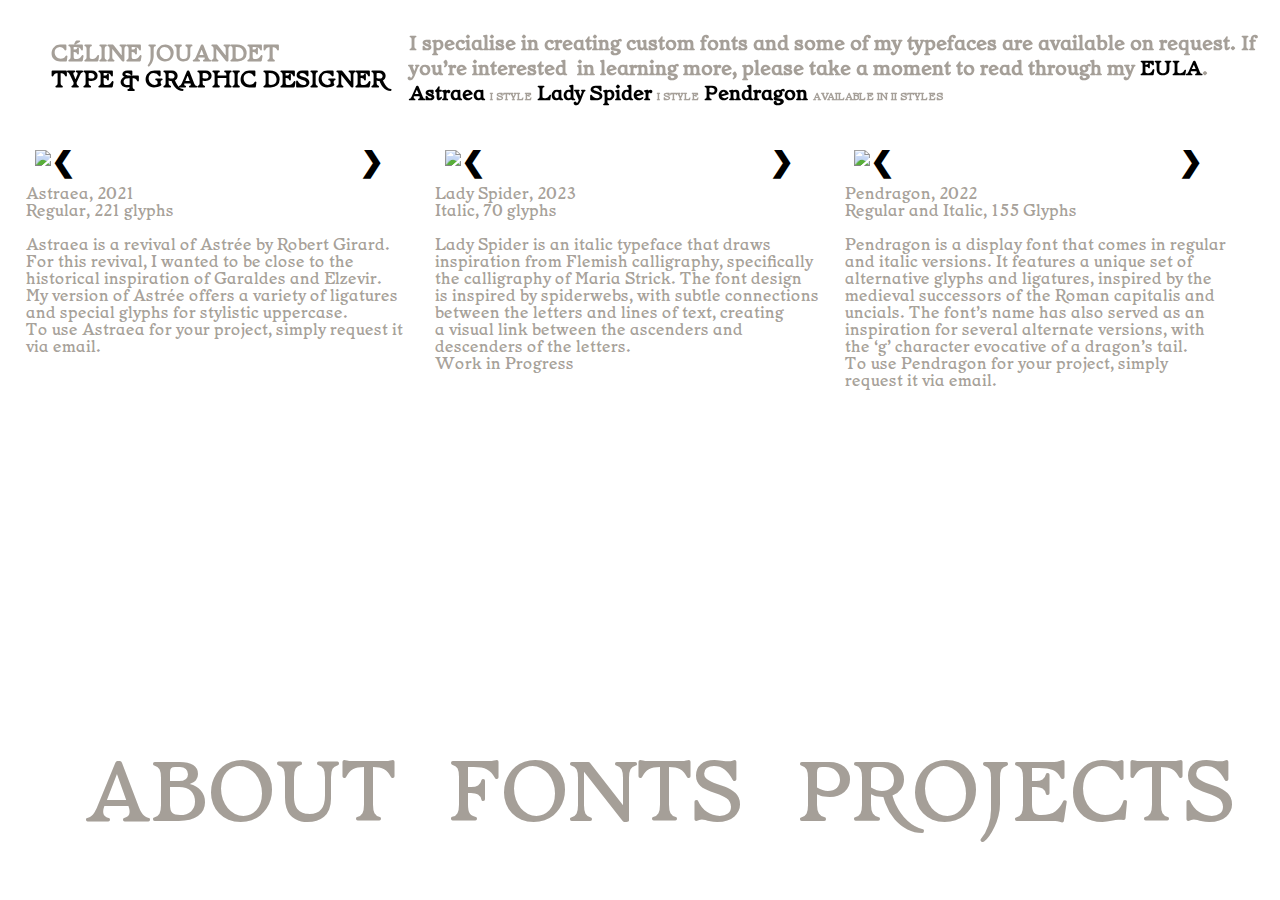
==== fonts.html @ cafc0853 "Add files via upload" ====
<!DOCTYPE html>
<html lang="en">
  <head>
    <meta http-equiv="X-UA-Compatible" content="IE=edge,chrome=1" />
    <meta http-equiv="Content-Type" content="text/html; charset=utf-8" />
    <meta
      name="viewport"
      content="initial-scale=1.0, maximum-scale=1.0, user-scalable=no"
    />

    <meta
      name="description"
      content="Celine Jouandet - Type and graphic designer in Amsterdam_NL"
    />

    <title>Celine Jouandet</title>
    <link rel="stylesheet" href="fonts.css" />

    <script>
      let slideIndex = [1, 1, 1];
      let slideId = ["mySlides1", "mySlides2", "mySlides3"];

      window.onload = (event) => {
        showSlides(1, 0);
        showSlides(1, 1);
        showSlides(1, 2);
      };

      function plusSlides(n, no) {
        showSlides((slideIndex[no] += n), no);
      }

      function showSlides(n, no) {
        let i;
        let x = document.getElementsByClassName(slideId[no]);
        if (n > x.length) {
          slideIndex[no] = 1;
        }
        if (n < 1) {
          slideIndex[no] = x.length;
        }
        for (i = 0; i < x.length; i++) {
          x[i].style.display = "none";
        }
        x[slideIndex[no] - 1].style.display = "block";
      }
    </script>
  </head>

  <body>
    <div class="box">
      <h1>
        CÉLINE JOUANDET
        <br />
        <span style="color: black">TYPE & GRAPHIC DESIGNER</span>
      </h1>

      <div class="info hide-mobile">
        <h3>
          I specialise in creating custom fonts and some of my typefaces are
          available on request. If you’re interested  in learning more, please
          take a moment to read through my <span class="name">EULA</span>.
          <span class="name">Astraea </span><span class="istyle">I style</span>
          <span class="name">Lady Spider</span>
          <span class="istyle">I style</span>
          <span class="name">Pendragon</span>
          <span class="istyle">available in II styles</span>
        </h3>
      </div>
    </div>

    <div class="raw">
      <div class="column">
        <div class="slideshow-container">
          <div class="mySlides1">
            <img src="Astraea/Landscape10.jpg" style="width: 100%" />
          </div>

          <div class="mySlides1 fade">
            <img src="Astraea/Landscape11.jpg" style="width: 100%" />
          </div>

          <div class="mySlides1 fade">
            <img src="Astraea/Portrait4.jpg" style="width: 100%" />
          </div>

          <div class="mySlides1 fade">
            <img src="Astraea/Portrait5.jpg" style="width: 100%" />
          </div>
          <a class="prev" onclick="plusSlides(-1, 0)">❮</a>
          <a class="next" onclick="plusSlides(1, 0)">❯</a>
        </div>

        <p>
          Astraea, 2021 <br />
          Regular, 221 glyphs
          <br />
          <br />

          Astraea is a revival of Astrée by Robert Girard. For this revival, I
          wanted to be close to the historical inspiration of Garaldes and
          Elzevir.<br />
          My version of Astrée offers a variety of ligatures and special glyphs
          for stylistic uppercase. <br />
          To use Astraea for your project, simply request it via email.
        </p>
      </div>

      <div class="column">
        <div class="slideshow-container">
          <div class="mySlides2">
            <img src="LadySpider_Fonts/LadySpider1.jpg" style="width: 100%" />
          </div>

          <div class="mySlides2 fade">
            <img src="LadySpider_Fonts/LadySpider3.jpg" style="width: 100%" />
          </div>

          <a class="prev" onclick="plusSlides(-1,1)">❮</a>
          <a class="next" onclick="plusSlides(1,1)">❯</a>
        </div>

        <p>
          Lady Spider, 2023<br />
          Italic, 70 glyphs <br /><br />

          Lady Spider is an italic typeface that draws inspiration from Flemish
          calligraphy, specifically <br />the calligraphy of Maria Strick. The
          font design <br />is inspired by spiderwebs, with subtle connections
          between the letters and lines of text, creating <br />a visual link
          between the ascenders and descenders of the letters.
          <br />
          Work in Progress
        </p>
      </div>

      <div class="column">
        <div class="slideshow-container">
          <div class="mySlides3">
            <img src="Font-pendragon/PFont02.jpg" style="width: 100%" />
          </div>
          <div class="mySlides3 fade">
            <img src="Font-pendragon/PFont03.jpg" style="width: 100%" />
          </div>

          <div class="mySlides3 fade">
            <img src="Font-pendragon/PFont04.jpg" style="width: 100%" />
          </div>

          <div class="mySlides3 fade">
            <img src="Font-pendragon/PFont05.jpg" style="width: 100%" />
          </div>
          <div class="mySlides3 fade">
            <img src="Font-pendragon/PFont06.jpg" style="width: 100%" />
          </div>
          <a class="prev" onclick="plusSlides(-1,2)">❮</a>
          <a class="next" onclick="plusSlides(1,2)">❯</a>
        </div>
        <p>
          Pendragon, 2022<br />
          Regular and Italic, 155 Glyphs <br /><br />

          Pendragon is a display font that comes in regular and italic versions.
          It features a unique set of alternative glyphs and ligatures, inspired
          by the medieval successors of the Roman capitalis and uncials. The
          font’s name has also served as an inspiration for several alternate
          versions, with the ‘g’ character evocative of a dragon’s tail.
          <br />
          To use Pendragon for your project, simply request it via email.
        </p>
      </div>
    </div>

    <div class="info hide-desktop">
      <h3>
        I specialise in creating custom fonts and some of my typefaces are
        available on request. If you’re interested  in learning more, please
        take a moment to read through my <span class="name">EULA</span>.
        <span class="name">Astraea </span><span class="istyle">I style</span>
        <span class="name">Lady Spider</span>
        <span class="istyle">I style</span>
        <span class="name">Pendragon</span>
        <span class="istyle">available in II styles</span>
      </h3>
    </div>

    <hr class="line" />
    <div class="info hide-desktop">
      <h3>
        c .jouandet@gmail.com<br /> + 33 7 82 42 78 00<br />
        AMSTERDAM<br />
        My latest via Instagram <br />
        or LinkedIn <br />
        or Behance <br />
        or Newsletter<br />
      </h3>
    </div>

    <hr class="line" />

    <div class="info hide-desktop">
      <h3>
        Colophon<br />
        This website is using Pendragon <br />Typeface and was developed by
        <br />Eloïse Dieutegard<br />
        Copyright 2023, Céline Jouandet <br />& Eloïse Dieutegard. <br /> All
        rights reserved.<br />
      </h3>
    </div>

    <footer>
      <nav class="bottom">
        <ul>
          <li><a class="menu" href="about.html">ABOUT</a></li>
          <li><a class="menu" href="fonts.html">FONTS</a></li>
          <li><a class="menu" href="projects.html">PROJECTS</a></li>
        </ul>
      </nav>
    </footer>
  </body>
</html>
---- fonts.css ----
html {
  background-attachment: fixed;
}
*,
*:before,
*:after {
  box-sizing: border-box;
}

body {
  margin: 0;
}
@font-face {
  font-family: "Pendragon";
  src: url("[data-uri]")
      format("woff2"),
    url("[data-uri]")
      format("woff");
  font-weight: normal;
  font-style: normal;
  font-display: swap;
}

body::-webkit-scrollbar {
  display: none;
}
li {
  list-style: none;
}

h1 {
  position: fixed;
  width: 342px;
  height: 102px;
  left: 4%;
  top: 3%;
  color: rgba(148, 141, 132, 0.84);
  font-family: "Pendragon";
  font-style: normal;
  font-size: 22px;
}

h3 {
  max-width: 850px;
  font-family: "Pendragon";
  font-style: normal;
  font-size: 20px;
  color: rgba(148, 141, 132, 0.84);
  line-height: 125%;
}
.name {
  color: black;
}

.istyle {
  font-size: 10px;
  text-transform: uppercase;
}

.info {
  position: fixed;
  width: 100%;
  height: 83px;
  left: 25px;
  margin-top: 1%;
  color: rgba(148, 141, 132, 0.84);
  font-family: "Pendragon";
  font-style: normal;
  font-weight: 400;
  font-size: 13px;
  line-height: 17px;
  margin-left: 30%;
  top: 0;
}

.raw {
  margin-top: 150px;
  width: 100%;
  position: relative;
  overflow: hidden;
}
.column {
  float: left;
  width: 30%;
  position: inherit;
  margin-left: 2%;
  font-family: "Pendragon";
  color: rgba(148, 141, 132, 0.84);
  line-height: 17px;
  font-size: 16px;
}

/* Slideshow container */
.slideshow-container {
  max-width: 95%;
  position: relative;
  margin: auto;
  /* margin-top: 40%; */
}

h2 {
  font-family: "Pendragon";
  font-style: normal;
  font-size: 22px;
  line-height: 180%;
  position: relative;
  top: 40%;
  left: 50%;
  margin-top: -50px;
  margin-left: -100px;
  color: rgba(148, 141, 132, 0.84);
}

.bottom {
  position: fixed;
  grid-template-columns: 1fr 1fr;
  padding: var(--main-padding);

  width: 100%;
  top: 77%;
  align-items: baseline;
  text-align: center;
}

nav.bottom ul li,
nav.filtering ul li {
  display: inline-block;
}

nav.filtering ul {
  text-align: center;
}

nav.bottom ul li:hover a,
nav.filtering ul li:hover a,
nav.bottom ul li.active,
nav.filtering ul li.active {
  transition: 0s;
  color: black;
}

a.menu {
  text-decoration: none;
  padding: 25px;
  width: 100%;
  height: 138px;
  font-family: "Pendragon";
  font-style: normal;
  font-weight: 400;
  font-size: 80px;
  line-height: 182px;
  text-align: center;
  text-transform: uppercase;
  color: rgba(148, 141, 132, 0.84);
}

/* Next & previous buttons */
.prev,
.next {
  cursor: pointer;
  position: absolute;
  top: 50%;
  width: auto;
  padding: 16px;
  margin-top: -22px;
  color: black;
  font-weight: bold;
  font-size: 30px;
  transition: 0.9s ease;
  border-radius: 0 3px 3px 0;
  user-select: none;
}

/* Position the "next button" to the right */
.next {
  right: 0;
  border-radius: 3px 0 0 3px;
}

/* On smaller screens, decrease text size */
@media only screen and (max-width: 300px) {
  .prev,
  .next,
  .text {
    font-size: 11px;
  }
}

/* mobile */
@media only screen and (max-width: 600px) {
  .hide-mobile {
    display: none !important;
  }

  body {
    margin: 0;
  }

  .info {
    text-align: center;
    max-width: 100%;
    left: auto;
    top: auto;
    position: relative;
    margin: 0;
  }
  .box {
    width: 100%;
  }

  h3 {
    font-size: 11px;
  }

  .bottom {
    position: absolute;
    top: 3%;
    margin-left: -5%;
  }

  a.menu {
    margin-top: 1%;
    font-size: 16px;
    padding: 8px;
  }

  h1 {
    position: absolute;
    font-size: 19px;
    text-align: center;
  }
  p {
    text-align: center;
    font-size: 11px;
  }
  .block-1-p {
    font-size: 20px;
    left: 47%;
    top: 38%;
  }

  .info-bottom {
    bottom: 4%;
    position: fixed;
    font-family: "Pendragon";
    font-style: normal;
    font-size: 13px;
    left: 33%;
  }

  .line {
    margin-top: 26px;
  }

  .column {
    width: 100%;
    margin-bottom: 20px;
    margin-left: 0;
    padding: 5px;
  }
}

/* desktop */
@media only screen and (min-width: 1000px) {
  .hide-desktop {
    display: none;
  }
  .line {
    display: none;
  }
}
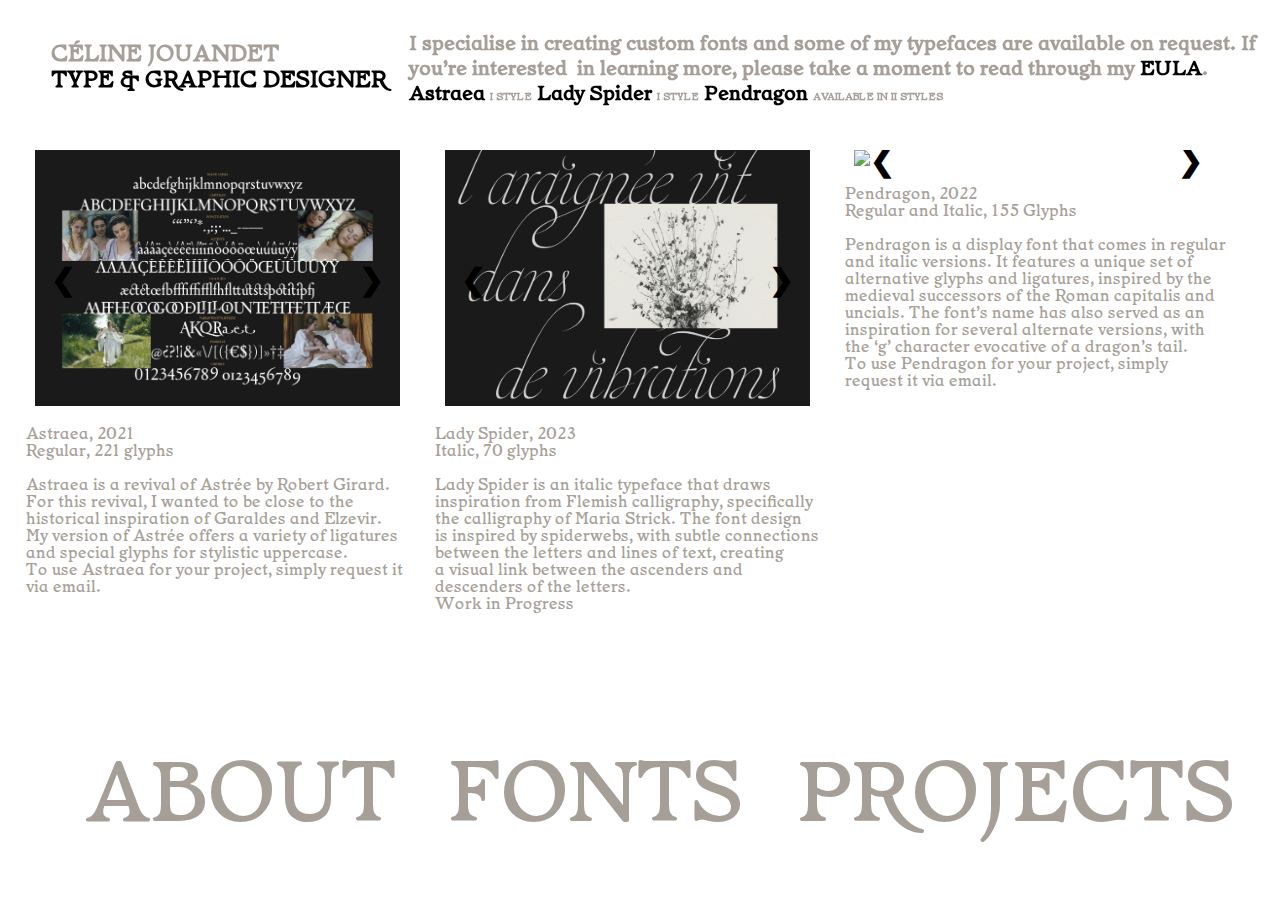
==== commit 0bba0418: "Update fonts.html" ====
--- a/fonts.html
+++ b/fonts.html
@@ -74,19 +74,19 @@
       <div class="column">
         <div class="slideshow-container">
           <div class="mySlides1">
-            <img src="Astraea/Landscape10.jpg" style="width: 100%" />
+            <img src="Astraea/Font/Astraea01.jpg" style="width: 100%" />
           </div>
 
           <div class="mySlides1 fade">
-            <img src="Astraea/Landscape11.jpg" style="width: 100%" />
+            <img src="Astraea/Font/Astraea02.jpg" style="width: 100%" />
           </div>
 
           <div class="mySlides1 fade">
-            <img src="Astraea/Portrait4.jpg" style="width: 100%" />
+            <img src="Astraea/Font/Astraea03.jpg" style="width: 100%" />
           </div>
 
           <div class="mySlides1 fade">
-            <img src="Astraea/Portrait5.jpg" style="width: 100%" />
+            <img src="Astraea/Font/Astraea04.jpg" style="width: 100%" />
           </div>
           <a class="prev" onclick="plusSlides(-1, 0)">❮</a>
           <a class="next" onclick="plusSlides(1, 0)">❯</a>
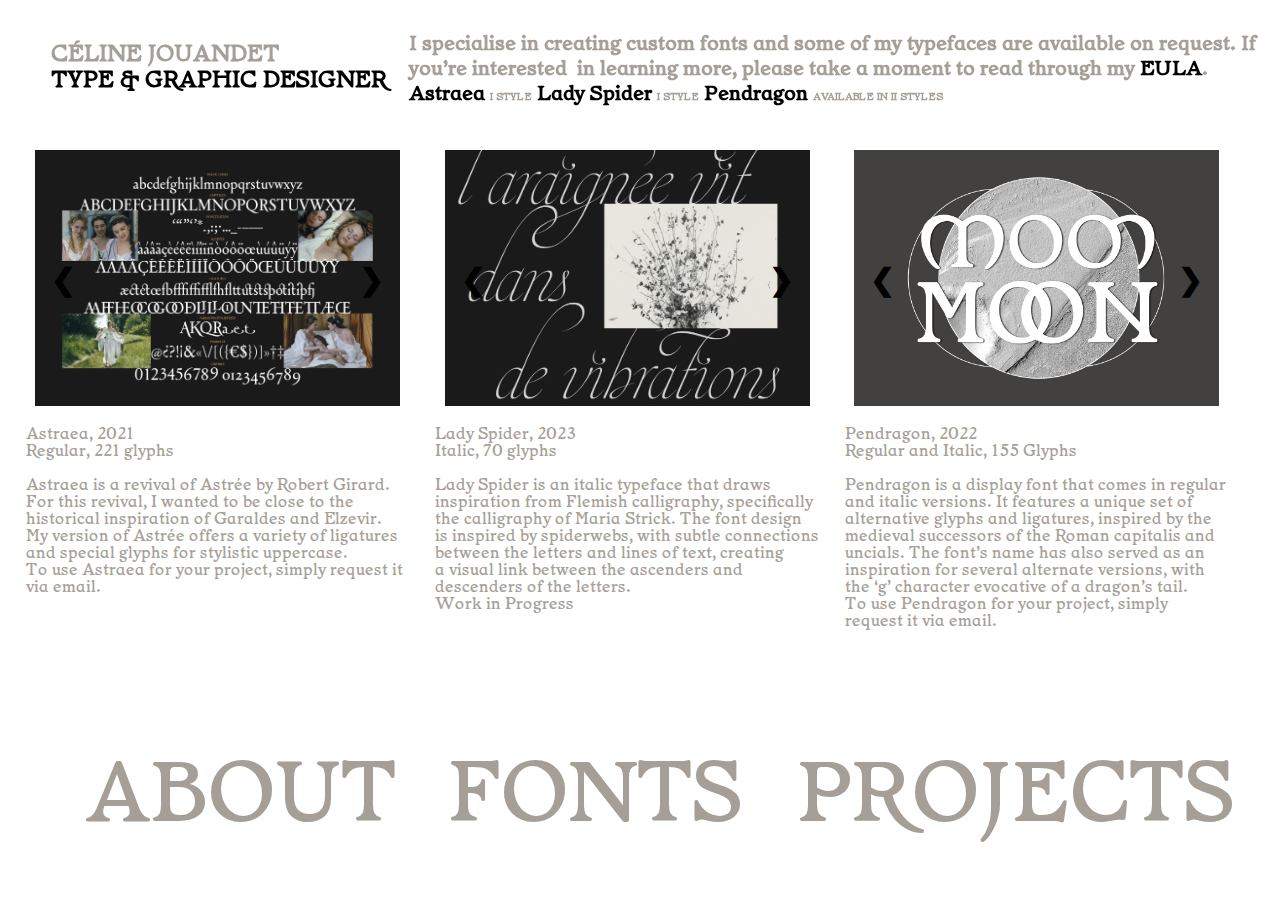
==== commit 72957696: "Update fonts.html" ====
--- a/fonts.html
+++ b/fonts.html
@@ -138,21 +138,21 @@
       <div class="column">
         <div class="slideshow-container">
           <div class="mySlides3">
-            <img src="Font-pendragon/PFont02.jpg" style="width: 100%" />
-          </div>
-          <div class="mySlides3 fade">
-            <img src="Font-pendragon/PFont03.jpg" style="width: 100%" />
-          </div>
-
-          <div class="mySlides3 fade">
-            <img src="Font-pendragon/PFont04.jpg" style="width: 100%" />
-          </div>
-
-          <div class="mySlides3 fade">
-            <img src="Font-pendragon/PFont05.jpg" style="width: 100%" />
-          </div>
-          <div class="mySlides3 fade">
-            <img src="Font-pendragon/PFont06.jpg" style="width: 100%" />
+            <img src="Pendragon/Font/PFont02.jpg" style="width: 100%" />
+          </div>
+          <div class="mySlides3 fade">
+            <img src="Pendragon/Font/PFont03.jpg" style="width: 100%" />
+          </div>
+
+          <div class="mySlides3 fade">
+            <img src="Pendragon/Font/PFont04.jpg" style="width: 100%" />
+          </div>
+
+          <div class="mySlides3 fade">
+            <img src="Pendragon/Font/PFont05.jpg" style="width: 100%" />
+          </div>
+          <div class="mySlides3 fade">
+            <img src="Pendragon/Font/PFont06.jpg" style="width: 100%" />
           </div>
           <a class="prev" onclick="plusSlides(-1,2)">❮</a>
           <a class="next" onclick="plusSlides(1,2)">❯</a>
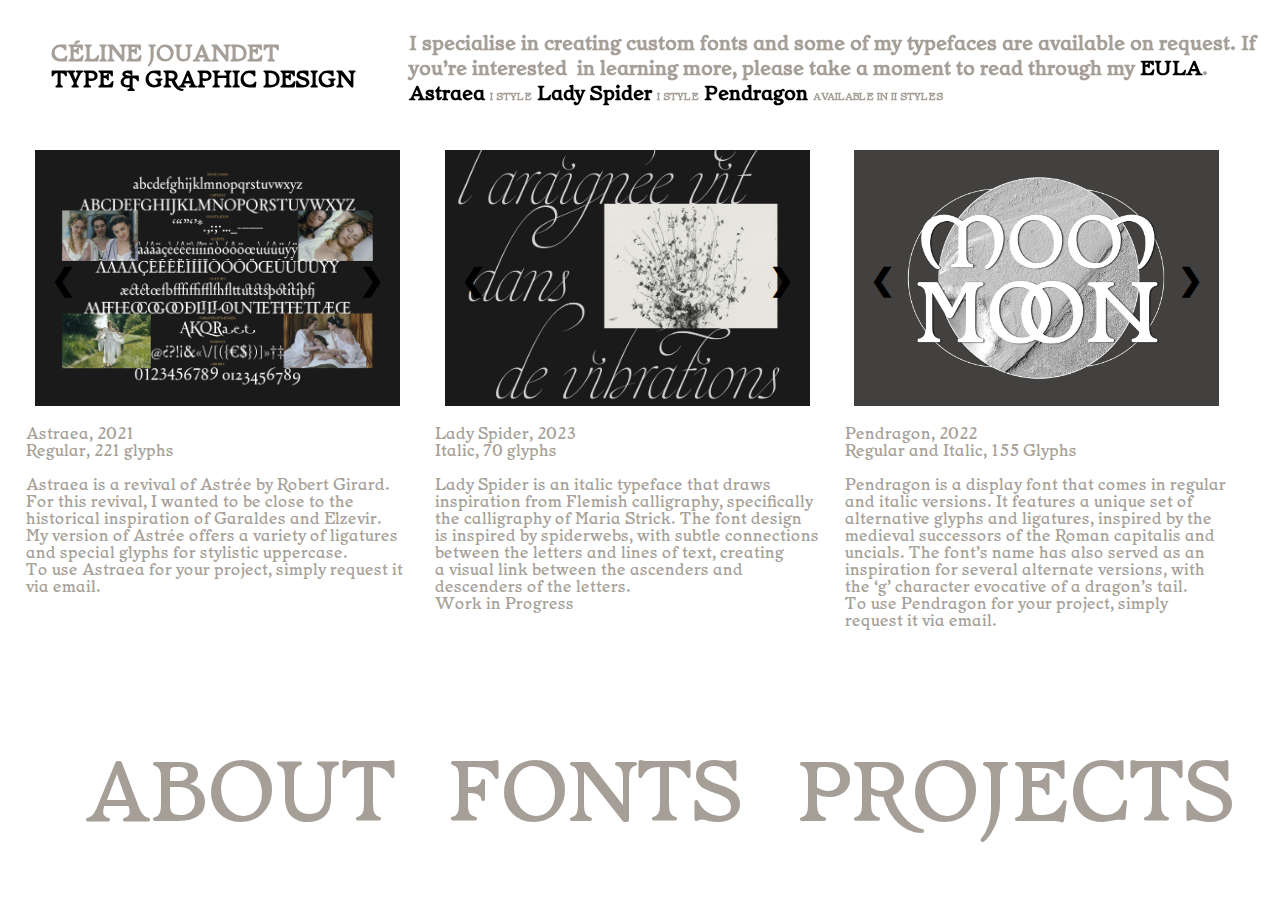
==== commit 9bc06cf9: "Update fonts.html" ====
--- a/fonts.html
+++ b/fonts.html
@@ -52,7 +52,7 @@
       <h1>
         CÉLINE JOUANDET
         <br />
-        <span style="color: black">TYPE & GRAPHIC DESIGNER</span>
+        <span style="color: black">TYPE & GRAPHIC DESIGN</span>
       </h1>
 
       <div class="info hide-mobile">
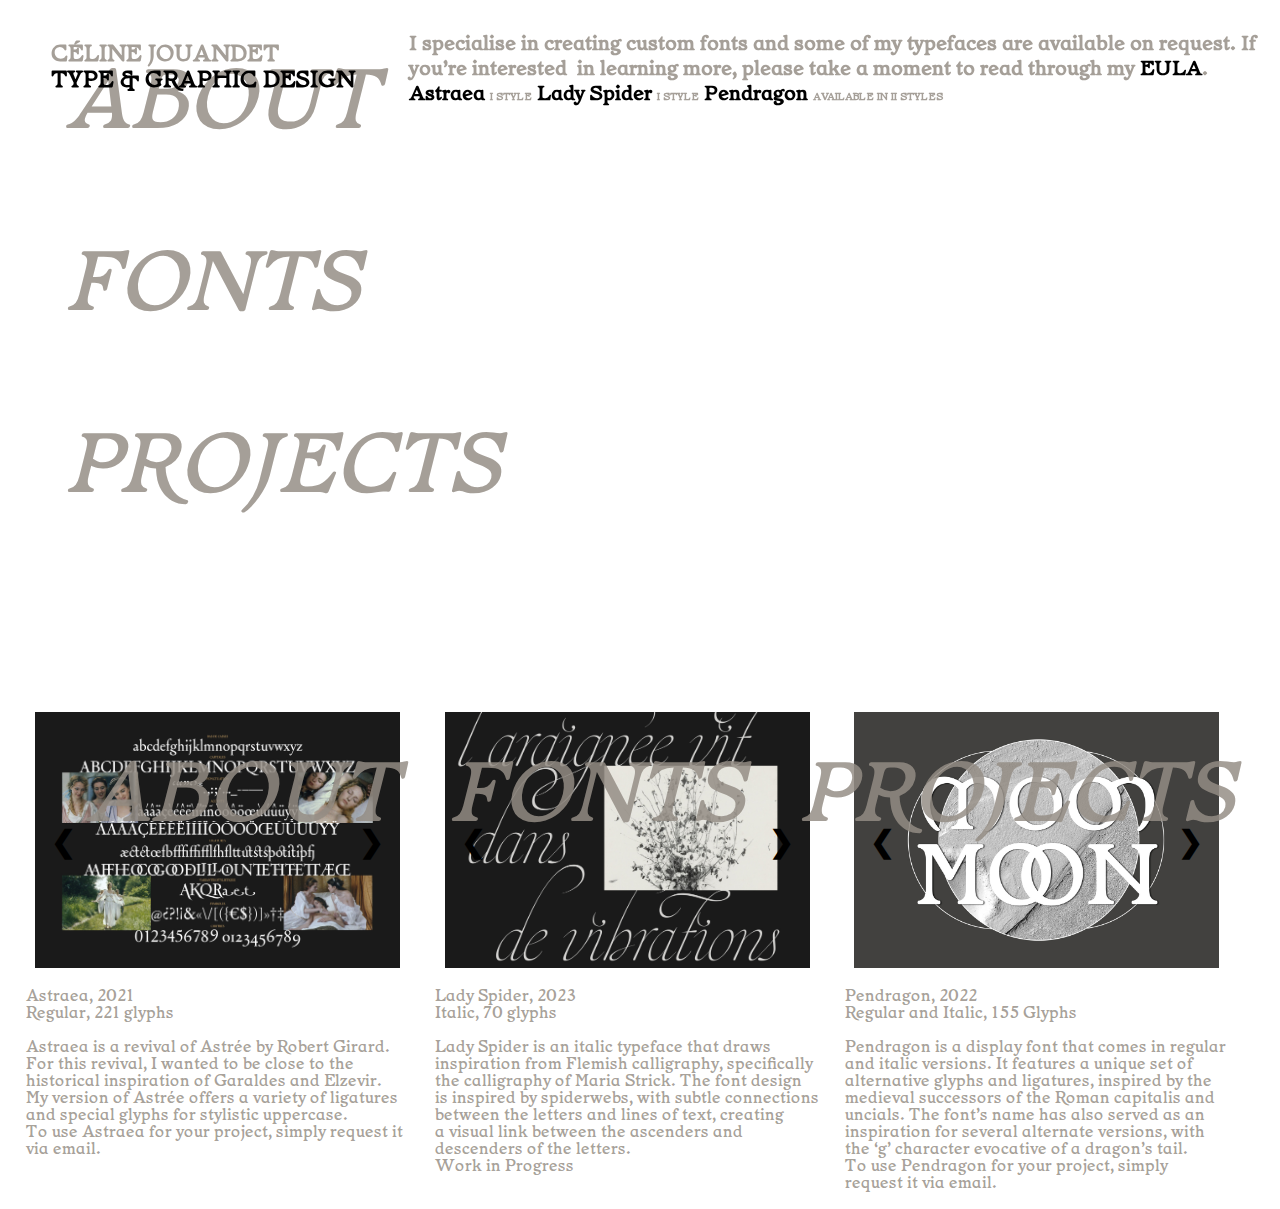
==== commit 904e81d7: "Update fonts.html" ====
--- a/fonts.html
+++ b/fonts.html
@@ -54,6 +54,14 @@
         <br />
         <span style="color: black">TYPE & GRAPHIC DESIGN</span>
       </h1>
+      
+      <nav class="header">
+        <ul>
+          <li><a class="menu" href="about.html">ABOUT</a></li>
+          <li><a class="menu" href="fonts.html">FONTS</a></li>
+          <li><a class="menu" href="projects.html">PROJECTS</a></li>
+        </ul>
+      </nav>
 
       <div class="info hide-mobile">
         <h3>
--- a/fonts.css
+++ b/fonts.css
@@ -145,7 +145,7 @@
   width: 100%;
   height: 138px;
   font-family: "Pendragon";
-  font-style: normal;
+  font-style: italic;
   font-weight: 400;
   font-size: 80px;
   line-height: 182px;
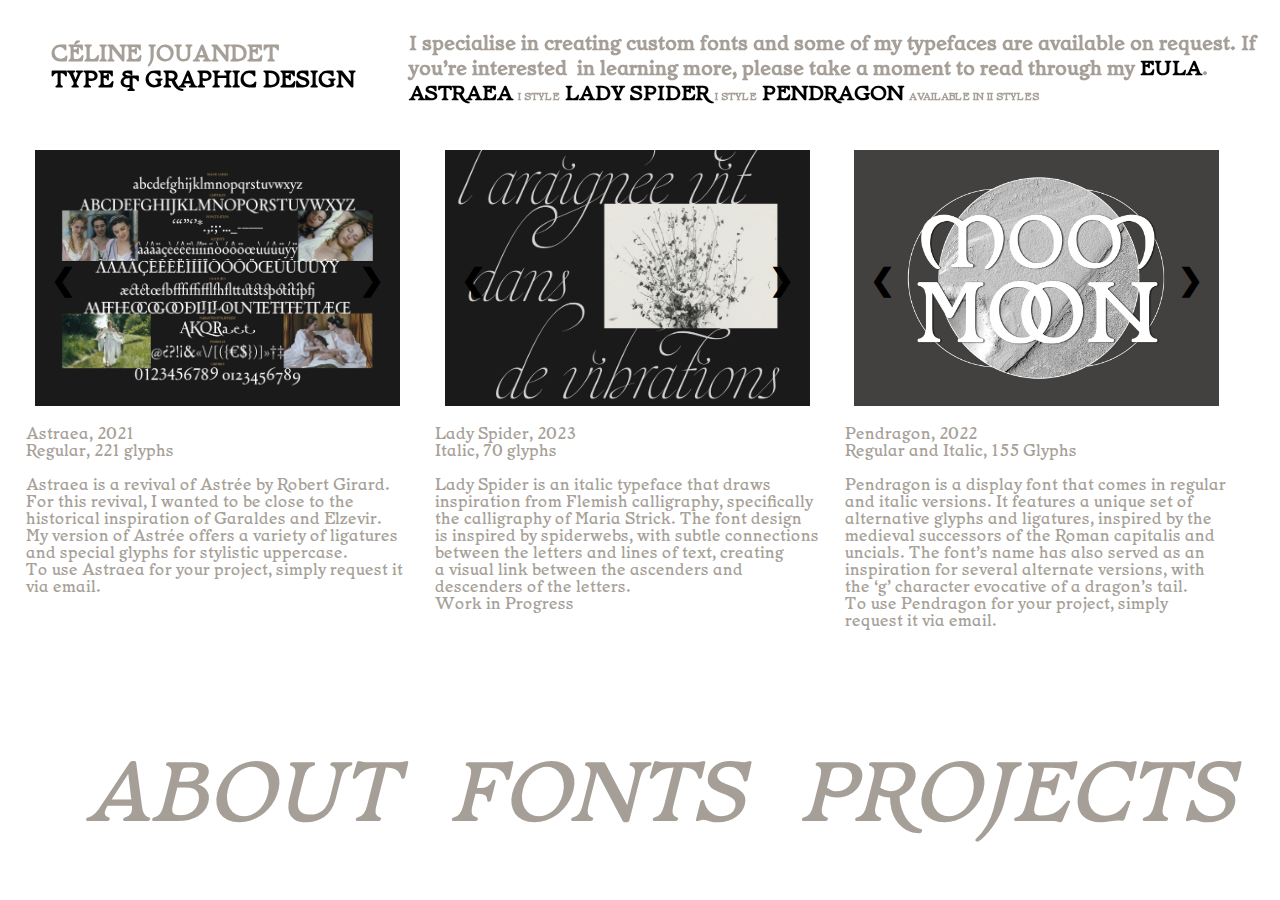
==== commit 19f2acf0: "Update fonts.html" ====
--- a/fonts.html
+++ b/fonts.html
@@ -69,10 +69,10 @@
           available on request. If you’re interested   in learning more, please
           take a moment to read through my <span class="name">EULA</span>.
-          <span class="name">Astraea </span><span class="istyle">I style</span>
-          <span class="name">Lady Spider</span>
+          <span class="name">ASTRAEA </span><span class="istyle">I style</span>
+          <span class="name">LADY SPIDER</span>
           <span class="istyle">I style</span>
-          <span class="name">Pendragon</span>
+          <span class="name">PENDRAGON</span>
           <span class="istyle">available in II styles</span>
         </h3>
       </div>
--- a/fonts.css
+++ b/fonts.css
@@ -31,7 +31,6 @@
 h1 {
   position: fixed;
   width: 342px;
-  height: 102px;
   left: 4%;
   top: 3%;
   color: rgba(148, 141, 132, 0.84);
@@ -115,7 +114,6 @@
   position: fixed;
   grid-template-columns: 1fr 1fr;
   padding: var(--main-padding);
-
   width: 100%;
   top: 77%;
   align-items: baseline;
@@ -208,20 +206,57 @@
     width: 100%;
   }
 
+  .raw {
+    margin-top: 137px;
+  }
+
   h3 {
     font-size: 11px;
   }
 
+  nav.header ul li,
+  nav.filtering ul li {
+    display: inline-block;
+  }
+
+  nav.filtering ul {
+    text-align: center;
+  }
+
+  nav.header ul li:hover a,
+  nav.filtering ul li:hover a,
+  nav.header ul li.active,
+  nav.filtering ul li.active {
+    transition: 0s;
+    color: black;
+  }
+
   .bottom {
-    position: absolute;
-    top: 3%;
-    margin-left: -5%;
+    display: none;
   }
 
   a.menu {
     margin-top: 1%;
     font-size: 16px;
-    padding: 8px;
+    padding: 24px;
+    font-style: italic;
+  }
+
+  .header {
+    padding-top: 17px;
+    position: relative;
+    text-align: center;
+    padding-left: 6px;
+    height: 28px;
+  }
+
+  nav.header ul li {
+    display: inline-block;
+  }
+
+  ul {
+    padding: 0;
+    display: inline-block;
   }
 
   h1 {
@@ -268,4 +303,8 @@
   .line {
     display: none;
   }
-}
+  .header {
+    display: none;
+  }
+}
+
